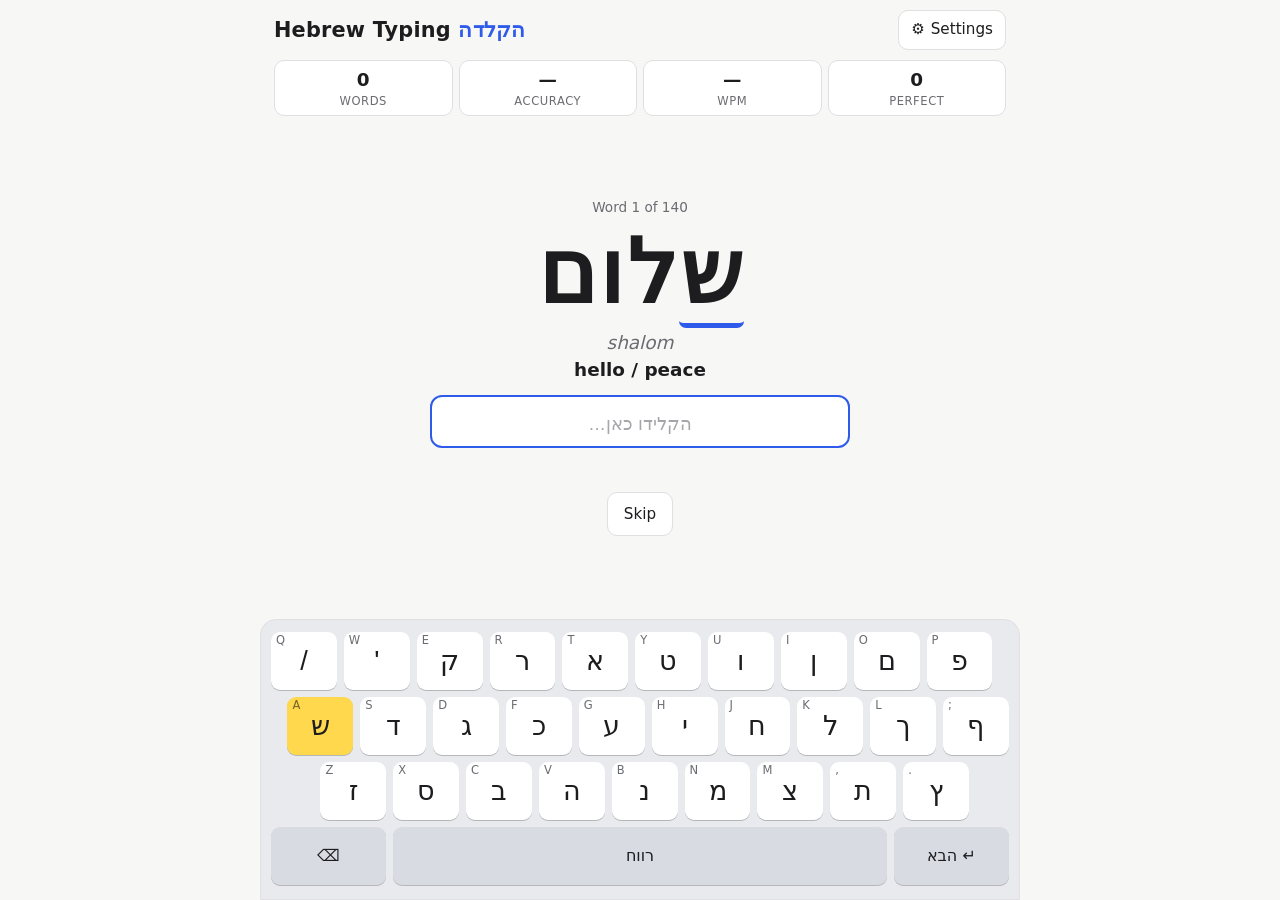
==== index.html @ af15fde3 "Initial Hebrew typing trainer: static app, 140 words, virtual Israeli keyboard" ====
<!doctype html>
<html lang="en">
<head>
  <meta charset="utf-8">
  <meta name="viewport" content="width=device-width, initial-scale=1, viewport-fit=cover">
  <title>Hebrew Typing Trainer — learn to type common Hebrew words</title>
  <meta name="description" content="Free, no-login typing trainer for common Hebrew words with an on-screen Israeli-layout keyboard. Works on phones and desktops.">
  <meta name="color-scheme" content="light dark">
  <meta name="theme-color" content="#f7f7f5" media="(prefers-color-scheme: light)">
  <meta name="theme-color" content="#16171a" media="(prefers-color-scheme: dark)">
  <link rel="icon" href="data:image/svg+xml,%3Csvg xmlns='http://www.w3.org/2000/svg' viewBox='0 0 64 64'%3E%3Crect width='64' height='64' rx='14' fill='%232f5bea'/%3E%3Ctext x='32' y='46' font-size='40' text-anchor='middle' fill='white' font-family='Arial'%3E%D7%90%3C/text%3E%3C/svg%3E">
  <link rel="stylesheet" href="css/style.css">
  <script src="js/app.js" defer></script>
</head>
<body>
  <div class="app">
    <header class="topbar">
      <h1 class="brand">Hebrew Typing <span class="brand-he" lang="he" dir="rtl">הקלדה</span></h1>
      <details class="settings" id="settings">
        <summary aria-label="Settings">⚙︎ <span class="summary-text">Settings</span></summary>
        <div class="settings-panel">
          <label class="row">
            <span>Word order</span>
            <select id="optMode">
              <option value="order">In order (easiest first)</option>
              <option value="shuffle">Shuffle (practice all)</option>
            </select>
          </label>
          <label class="row check">
            <input type="checkbox" id="optKeyboard">
            <span>Show on-screen Hebrew keyboard<small>Turn off to use your device's own Hebrew keyboard</small></span>
          </label>
          <label class="row check">
            <input type="checkbox" id="optHints">
            <span>Highlight the next key</span>
          </label>
          <label class="row check">
            <input type="checkbox" id="optLabels">
            <span>Show English (QWERTY) key labels</span>
          </label>
          <label class="row check">
            <input type="checkbox" id="optMap">
            <span>Treat English-layout keystrokes as Hebrew<small>Physical keyboard without Hebrew enabled? Press the key where the letter lives (e.g. T&nbsp;→&nbsp;א).</small></span>
          </label>
          <div class="row buttons">
            <button type="button" id="resetProgress" class="btn">Restart word list</button>
            <button type="button" id="resetStats" class="btn danger">Reset stats</button>
          </div>
          <p class="fineprint">No accounts, no cookies, no tracking. Progress is saved only in this browser (localStorage).</p>
        </div>
      </details>
    </header>

    <section class="stats" aria-label="Session stats">
      <div class="stat"><span class="stat-val" id="statWords">0</span><span class="stat-label">words</span></div>
      <div class="stat"><span class="stat-val" id="statAcc">—</span><span class="stat-label">accuracy</span></div>
      <div class="stat"><span class="stat-val" id="statWpm">—</span><span class="stat-label">WPM</span></div>
      <div class="stat"><span class="stat-val" id="statPerfect">0</span><span class="stat-label">perfect</span></div>
    </section>

    <main class="practice">
      <p class="progress" id="progress" aria-live="off">Loading…</p>
      <div class="target" id="target" dir="rtl" lang="he"></div>
      <p class="translit" id="translit"></p>
      <p class="meaning" id="meaning"></p>

      <label class="visually-hidden" for="typeInput">Type the Hebrew word</label>
      <input id="typeInput" class="type-input" type="text" dir="rtl" lang="he"
             autocomplete="off" autocorrect="off" autocapitalize="off" spellcheck="false"
             enterkeyhint="next" placeholder="הקלידו כאן…">

      <div class="result" id="result" role="status" aria-live="polite"></div>

      <div class="actions">
        <button type="button" class="btn" id="skipBtn">Skip</button>
        <button type="button" class="btn" id="retryBtn" hidden>Try again</button>
        <button type="button" class="btn primary" id="nextBtn" hidden>Next →</button>
      </div>
    </main>

    <section class="keyboard" id="keyboard" dir="ltr" aria-label="On-screen Hebrew keyboard (standard Israeli layout)"></section>
  </div>
  <noscript><p class="noscript">This typing trainer needs JavaScript enabled.</p></noscript>
</body>
</html>
---- css/style.css ----
/* Hebrew Typing Trainer — mobile-first, no external assets. */

:root {
  --bg: #f7f7f5;
  --fg: #1d1d1f;
  --muted: #6b6b72;
  --card: #ffffff;
  --border: #dfdfe4;
  --accent: #2f5bea;
  --accent-fg: #ffffff;
  --ok: #17803a;
  --ok-bg: #dcf5e3;
  --bad: #c9222e;
  --bad-bg: #ffe0e2;
  --hint: #ffd84d;
  --hint-fg: #1d1d1f;
  --key: #ffffff;
  --key-fg: #1d1d1f;
  --key-mod: #d9dbe2;
  --key-shadow: 0 1px 0 rgba(0, 0, 0, 0.22);
  --kb-bg: #e9eaee;

  --font-ui: system-ui, -apple-system, "Segoe UI", Roboto, "Noto Sans", Arial, sans-serif;
  --font-he: "Arial Hebrew", "Noto Sans Hebrew", "Segoe UI", Arial, "Noto Sans", sans-serif;

  --gap: 5px;
}

@media (prefers-color-scheme: dark) {
  :root {
    --bg: #16171a;
    --fg: #ececf0;
    --muted: #9a9ba6;
    --card: #202227;
    --border: #33353d;
    --accent: #6d8dff;
    --accent-fg: #0d1022;
    --ok: #4fd27a;
    --ok-bg: #173622;
    --bad: #ff6b74;
    --bad-bg: #3d1a1e;
    --hint: #d9b21f;
    --hint-fg: #16171a;
    --key: #3a3c44;
    --key-fg: #f1f1f4;
    --key-mod: #2a2c33;
    --key-shadow: 0 1px 0 rgba(0, 0, 0, 0.6);
    --kb-bg: #1c1d22;
  }
}

*,
*::before,
*::after { box-sizing: border-box; }

html { -webkit-text-size-adjust: 100%; text-size-adjust: 100%; }

html, body { margin: 0; }

body {
  background: var(--bg);
  color: var(--fg);
  font-family: var(--font-ui);
  font-size: 16px;
  line-height: 1.4;
  overflow-x: hidden;
}

[hidden] { display: none !important; }

[lang="he"] { font-family: var(--font-he); }

.visually-hidden {
  position: absolute !important;
  width: 1px; height: 1px;
  overflow: hidden; clip: rect(0 0 0 0);
  white-space: nowrap;
}

.app {
  max-width: 760px;
  margin: 0 auto;
  min-height: 100vh;
  min-height: 100dvh;
  display: flex;
  flex-direction: column;
  padding-left: env(safe-area-inset-left);
  padding-right: env(safe-area-inset-right);
}

/* ---------- Top bar & settings ---------- */

.topbar {
  position: relative;
  display: flex;
  align-items: center;
  justify-content: space-between;
  gap: 8px;
  padding: calc(10px + env(safe-area-inset-top)) 14px 6px;
}

.brand { font-size: 1.1rem; margin: 0; font-weight: 700; letter-spacing: 0.01em; }
.brand-he { color: var(--accent); margin-inline-start: 4px; }

.settings > summary {
  list-style: none;
  cursor: pointer;
  user-select: none;
  padding: 8px 12px;
  border-radius: 10px;
  border: 1px solid var(--border);
  background: var(--card);
  font-size: 0.95rem;
  min-height: 40px;
  display: flex;
  align-items: center;
  gap: 6px;
}
.settings > summary::-webkit-details-marker { display: none; }
.settings[open] > summary { border-color: var(--accent); }

.settings-panel {
  position: absolute;
  z-index: 10;
  top: calc(100% + 2px);
  left: 10px;
  right: 10px;
  background: var(--card);
  border: 1px solid var(--border);
  border-radius: 14px;
  padding: 14px;
  box-shadow: 0 12px 30px rgba(0, 0, 0, 0.18);
  display: grid;
  gap: 12px;
}

.settings-panel .row { display: flex; align-items: center; justify-content: space-between; gap: 12px; }
.settings-panel .row.check { justify-content: flex-start; align-items: flex-start; cursor: pointer; }
.settings-panel .row.check input { width: 22px; height: 22px; margin: 1px 0 0; flex: none; accent-color: var(--accent); }
.settings-panel small { display: block; color: var(--muted); font-size: 0.82rem; }
.settings-panel select {
  font: inherit;
  padding: 8px;
  border-radius: 8px;
  border: 1px solid var(--border);
  background: var(--bg);
  color: var(--fg);
  max-width: 60%;
}
.settings-panel .buttons { justify-content: flex-start; flex-wrap: wrap; }
.fineprint { margin: 0; font-size: 0.8rem; color: var(--muted); }

/* ---------- Stats ---------- */

.stats {
  display: grid;
  grid-template-columns: repeat(4, 1fr);
  gap: 6px;
  padding: 4px 14px;
}
.stat {
  background: var(--card);
  border: 1px solid var(--border);
  border-radius: 10px;
  padding: 6px 4px;
  text-align: center;
  display: flex;
  flex-direction: column;
}
.stat-val { font-size: 1.15rem; font-weight: 700; font-variant-numeric: tabular-nums; }
.stat-label { font-size: 0.72rem; color: var(--muted); text-transform: uppercase; letter-spacing: 0.05em; }

/* ---------- Practice area ---------- */

.practice {
  flex: 1;
  display: flex;
  flex-direction: column;
  align-items: center;
  justify-content: center;
  padding: 8px 16px 12px;
  text-align: center;
  min-height: 0;
}

.progress { margin: 0 0 4px; color: var(--muted); font-size: 0.85rem; }

.target {
  font-family: var(--font-he);
  font-size: clamp(3rem, 15vw, 5.5rem);
  font-weight: 700;
  line-height: 1.15;
  min-height: 1.15em;
  direction: rtl;
  unicode-bidi: isolate;
  word-break: keep-all;
  overflow-wrap: anywhere;
}
.target .ch {
  display: inline-block;
  padding: 0 0.02em;
  border-bottom: 0.06em solid transparent;
  transition: color 80ms, background-color 80ms;
  border-radius: 0.08em;
}
.target .ch.ok { color: var(--ok); }
.target .ch.bad {
  color: var(--bad);
  background: var(--bad-bg);
  text-decoration: underline wavy var(--bad);
  text-decoration-thickness: 0.04em;
  text-underline-offset: 0.18em;
}
.target .ch.cur { border-bottom-color: var(--accent); }
.target.done-perfect .ch { color: var(--ok); }

.translit { margin: 2px 0 0; font-size: 1.15rem; color: var(--muted); font-style: italic; }
.meaning { margin: 2px 0 12px; font-size: 1.15rem; font-weight: 600; }

.type-input {
  width: 100%;
  max-width: 420px;
  font-family: var(--font-he);
  font-size: 1.6rem; /* >= 16px prevents iOS zoom-on-focus */
  text-align: center;
  direction: rtl;
  padding: 10px 14px;
  border-radius: 12px;
  border: 2px solid var(--border);
  background: var(--card);
  color: var(--fg);
  outline: none;
}
.type-input:focus { border-color: var(--accent); }
.type-input::placeholder { color: var(--muted); opacity: 0.6; font-size: 1.1rem; }

.result {
  min-height: 1.6em;
  margin-top: 10px;
  font-size: 1.1rem;
  font-weight: 700;
}
.result.great { color: var(--ok); }
.result.retry { color: var(--bad); }
.result.info { color: var(--accent); }

.actions { display: flex; gap: 8px; justify-content: center; flex-wrap: wrap; margin-top: 6px; }

.btn {
  font: inherit;
  font-size: 0.95rem;
  min-height: 44px;
  padding: 8px 16px;
  border-radius: 10px;
  border: 1px solid var(--border);
  background: var(--card);
  color: var(--fg);
  cursor: pointer;
  touch-action: manipulation;
}
.btn.primary { background: var(--accent); border-color: var(--accent); color: var(--accent-fg); font-weight: 700; }
.btn.danger { color: var(--bad); }
.btn:focus-visible, .key:focus-visible, .settings > summary:focus-visible {
  outline: 3px solid var(--accent);
  outline-offset: 2px;
}

/* ---------- Virtual keyboard ---------- */
/* The rows mirror a physical keyboard (left-to-right key positions),
   so the container is dir="ltr"; the letters on the keys are Hebrew. */

.keyboard {
  --kw: calc((100% - 9 * var(--gap)) / 10.25); /* one key width; % = row width */
  background: var(--kb-bg);
  padding: 8px 4px calc(8px + env(safe-area-inset-bottom));
  border-top: 1px solid var(--border);
  user-select: none;
  -webkit-user-select: none;
  -webkit-touch-callout: none;
  touch-action: manipulation;
}

.kb-row { display: flex; gap: var(--gap); margin-bottom: var(--gap); }
.kb-row:last-child { margin-bottom: 0; }

.key {
  position: relative;
  flex: 0 0 var(--kw);
  width: var(--kw);
  min-width: 0;
  height: 50px;
  padding: 0;
  border: 0;
  border-radius: 7px;
  background: var(--key);
  color: var(--key-fg);
  box-shadow: var(--key-shadow);
  font-family: var(--font-he);
  font-size: 1.45rem;
  line-height: 1;
  cursor: pointer;
  touch-action: manipulation;
  -webkit-tap-highlight-color: transparent;
  transition: background-color 90ms, transform 60ms;
}
.key .heb { pointer-events: none; }
.key .lat {
  position: absolute;
  top: 3px;
  left: 5px;
  font-family: var(--font-ui);
  font-size: 0.62rem;
  color: var(--muted);
  text-transform: uppercase;
  pointer-events: none;
}
.no-labels .key .lat { display: none; }

/* Physical stagger: A row is offset 1/4 key from Q row, Z row 3/4 key. */
.kb-row.r1 .key:first-child { margin-left: calc(var(--kw) * 0.25); }
.kb-row.r2 .key:first-child { margin-left: calc(var(--kw) * 0.75); }

.key.mod { background: var(--key-mod); font-family: var(--font-ui); font-size: 1rem; }
.key.back { flex: 0 0 calc(var(--kw) * 1.75); }
.key.space { flex: 1 1 auto; width: auto; }
.key.enter { flex: 0 0 calc(var(--kw) * 1.75); }

.key.hint { background: var(--hint); color: var(--hint-fg); }
.key.hint .lat { color: rgba(0, 0, 0, 0.55); }
.key.pressed { transform: translateY(1px) scale(0.96); filter: brightness(0.88); }

@media (hover: hover) {
  .key:hover { filter: brightness(0.96); }
}

/* Small phones: a touch more compact so everything fits without scrolling. */
@media (max-height: 640px) {
  .key { height: 44px; }
  .target { font-size: clamp(2.6rem, 13vw, 4.5rem); }
  .meaning { margin-bottom: 8px; }
}

/* Tablet / desktop */
@media (min-width: 600px) {
  :root { --gap: 7px; }
  .brand { font-size: 1.3rem; }
  .key { height: 58px; font-size: 1.7rem; border-radius: 9px; }
  .key .lat { font-size: 0.72rem; }
  .keyboard { border: 1px solid var(--border); border-radius: 16px 16px 0 0; padding: 12px 10px 14px; }
  .settings-panel { left: auto; width: 380px; right: 14px; }
}

@media (prefers-reduced-motion: reduce) {
  * { transition: none !important; }
}

.noscript { padding: 20px; text-align: center; }
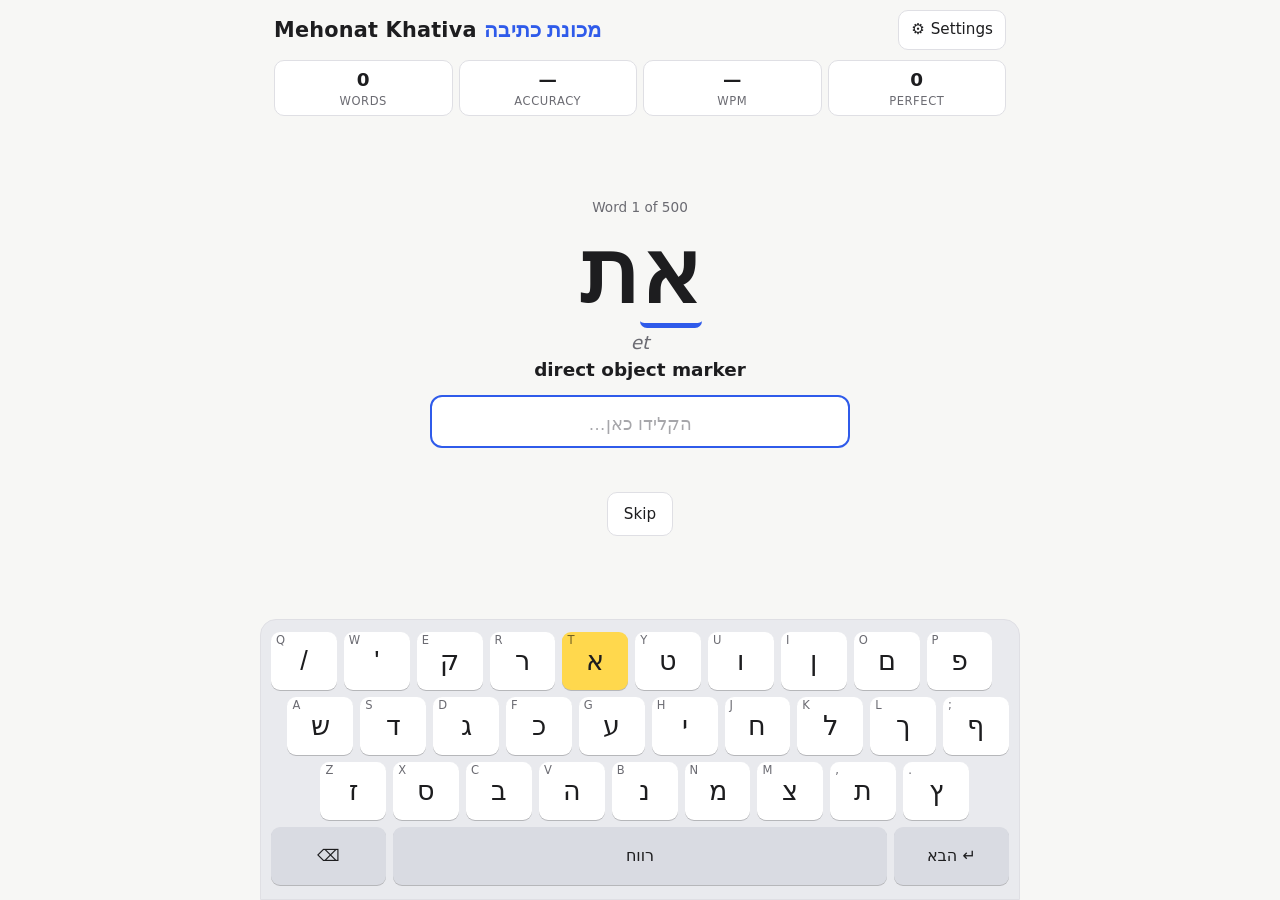
==== commit 31aba7e8: "Rename project to Mehonat Khativa; prep README for wiseberg.net/mehonat-khativa subpath deploy" ====
--- a/index.html
+++ b/index.html
@@ -3,7 +3,7 @@
 <head>
   <meta charset="utf-8">
   <meta name="viewport" content="width=device-width, initial-scale=1, viewport-fit=cover">
-  <title>Hebrew Typing Trainer — learn to type common Hebrew words</title>
+  <title>Mehonat Khativa (מכונת כתיבה) — learn to type common Hebrew words</title>
   <meta name="description" content="Free, no-login typing trainer for common Hebrew words with an on-screen Israeli-layout keyboard. Works on phones and desktops.">
   <meta name="color-scheme" content="light dark">
   <meta name="theme-color" content="#f7f7f5" media="(prefers-color-scheme: light)">
@@ -15,7 +15,7 @@
 <body>
   <div class="app">
     <header class="topbar">
-      <h1 class="brand">Hebrew Typing <span class="brand-he" lang="he" dir="rtl">הקלדה</span></h1>
+      <h1 class="brand">Mehonat Khativa <span class="brand-he" lang="he" dir="rtl">מכונת כתיבה</span></h1>
       <details class="settings" id="settings">
         <summary aria-label="Settings">⚙︎ <span class="summary-text">Settings</span></summary>
         <div class="settings-panel">
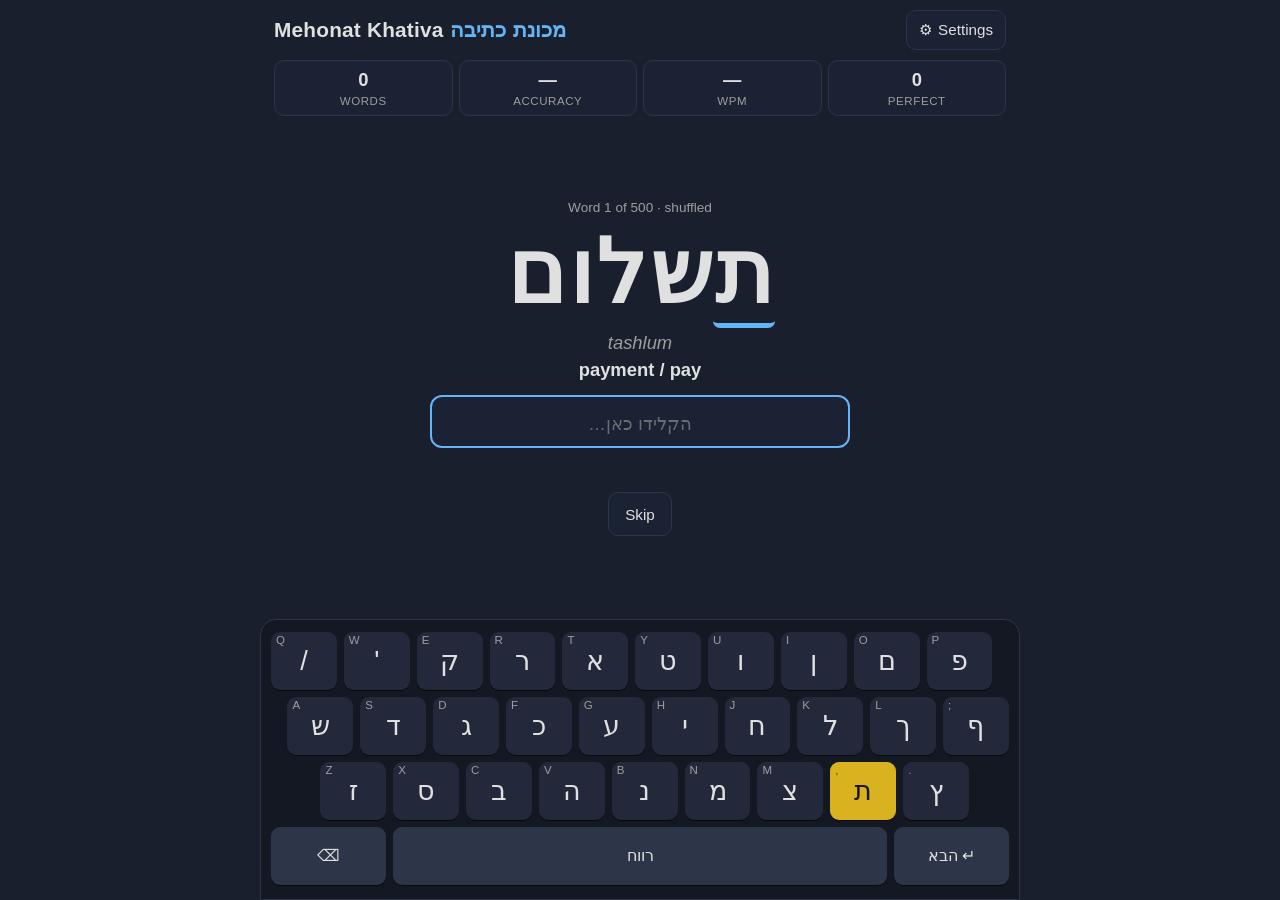
==== commit e81e44de: "Match wiseberg.net theme/fonts, credit openhebrew.net, shuffle-only mode" ====
--- a/index.html
+++ b/index.html
@@ -5,10 +5,9 @@
   <meta name="viewport" content="width=device-width, initial-scale=1, viewport-fit=cover">
   <title>Mehonat Khativa (מכונת כתיבה) — learn to type common Hebrew words</title>
   <meta name="description" content="Free, no-login typing trainer for common Hebrew words with an on-screen Israeli-layout keyboard. Works on phones and desktops.">
-  <meta name="color-scheme" content="light dark">
-  <meta name="theme-color" content="#f7f7f5" media="(prefers-color-scheme: light)">
-  <meta name="theme-color" content="#16171a" media="(prefers-color-scheme: dark)">
-  <link rel="icon" href="data:image/svg+xml,%3Csvg xmlns='http://www.w3.org/2000/svg' viewBox='0 0 64 64'%3E%3Crect width='64' height='64' rx='14' fill='%232f5bea'/%3E%3Ctext x='32' y='46' font-size='40' text-anchor='middle' fill='white' font-family='Arial'%3E%D7%90%3C/text%3E%3C/svg%3E">
+  <meta name="color-scheme" content="dark">
+  <meta name="theme-color" content="#1a1f2e">
+  <link rel="icon" href="data:image/svg+xml,%3Csvg xmlns='http://www.w3.org/2000/svg' viewBox='0 0 64 64'%3E%3Crect width='64' height='64' rx='14' fill='%2364b5f6'/%3E%3Ctext x='32' y='46' font-size='40' text-anchor='middle' fill='%231a1f2e' font-family='Arial'%3E%D7%90%3C/text%3E%3C/svg%3E">
   <link rel="stylesheet" href="css/style.css">
   <script src="js/app.js" defer></script>
 </head>
@@ -19,13 +18,6 @@
       <details class="settings" id="settings">
         <summary aria-label="Settings">⚙︎ <span class="summary-text">Settings</span></summary>
         <div class="settings-panel">
-          <label class="row">
-            <span>Word order</span>
-            <select id="optMode">
-              <option value="order">In order (easiest first)</option>
-              <option value="shuffle">Shuffle (practice all)</option>
-            </select>
-          </label>
           <label class="row check">
             <input type="checkbox" id="optKeyboard">
             <span>Show on-screen Hebrew keyboard<small>Turn off to use your device's own Hebrew keyboard</small></span>
@@ -47,6 +39,7 @@
             <button type="button" id="resetStats" class="btn danger">Reset stats</button>
           </div>
           <p class="fineprint">No accounts, no cookies, no tracking. Progress is saved only in this browser (localStorage).</p>
+          <p class="fineprint">Vocabulary from <a href="https://openhebrew.net/en/learn/frequency" target="_blank" rel="noopener">openhebrew.net</a> &mdash; visit for more Hebrew practice.</p>
         </div>
       </details>
     </header>
--- a/css/style.css
+++ b/css/style.css
@@ -1,52 +1,30 @@
-/* Hebrew Typing Trainer — mobile-first, no external assets. */
+/* Mehonat Khativa — mobile-first, no external assets.
+   Colors/fonts matched to wiseberg.net for a consistent look. */
 
 :root {
-  --bg: #f7f7f5;
-  --fg: #1d1d1f;
-  --muted: #6b6b72;
-  --card: #ffffff;
-  --border: #dfdfe4;
-  --accent: #2f5bea;
-  --accent-fg: #ffffff;
-  --ok: #17803a;
-  --ok-bg: #dcf5e3;
-  --bad: #c9222e;
-  --bad-bg: #ffe0e2;
-  --hint: #ffd84d;
-  --hint-fg: #1d1d1f;
-  --key: #ffffff;
-  --key-fg: #1d1d1f;
-  --key-mod: #d9dbe2;
-  --key-shadow: 0 1px 0 rgba(0, 0, 0, 0.22);
-  --kb-bg: #e9eaee;
-
-  --font-ui: system-ui, -apple-system, "Segoe UI", Roboto, "Noto Sans", Arial, sans-serif;
-  --font-he: "Arial Hebrew", "Noto Sans Hebrew", "Segoe UI", Arial, "Noto Sans", sans-serif;
+  --bg: #1a1f2e;
+  --fg: #e0e0e0;
+  --muted: #9e9e9e;
+  --card: #1b2233;
+  --border: #2d3548;
+  --accent: #64b5f6;
+  --accent-fg: #0d1022;
+  --ok: #4fd27a;
+  --ok-bg: #173622;
+  --bad: #ff6b74;
+  --bad-bg: #3d1a1e;
+  --hint: #d9b21f;
+  --hint-fg: #16171a;
+  --key: #23293b;
+  --key-fg: #e0e0e0;
+  --key-mod: #2d3548;
+  --key-shadow: 0 1px 0 rgba(0, 0, 0, 0.6);
+  --kb-bg: #141822;
+
+  --font-ui: -apple-system, BlinkMacSystemFont, "Segoe UI", Roboto, "Helvetica Neue", Arial, sans-serif;
+  --font-he: -apple-system, BlinkMacSystemFont, "Segoe UI", Roboto, "Helvetica Neue", Arial, sans-serif;
 
   --gap: 5px;
-}
-
-@media (prefers-color-scheme: dark) {
-  :root {
-    --bg: #16171a;
-    --fg: #ececf0;
-    --muted: #9a9ba6;
-    --card: #202227;
-    --border: #33353d;
-    --accent: #6d8dff;
-    --accent-fg: #0d1022;
-    --ok: #4fd27a;
-    --ok-bg: #173622;
-    --bad: #ff6b74;
-    --bad-bg: #3d1a1e;
-    --hint: #d9b21f;
-    --hint-fg: #16171a;
-    --key: #3a3c44;
-    --key-fg: #f1f1f4;
-    --key-mod: #2a2c33;
-    --key-shadow: 0 1px 0 rgba(0, 0, 0, 0.6);
-    --kb-bg: #1c1d22;
-  }
 }
 
 *,
